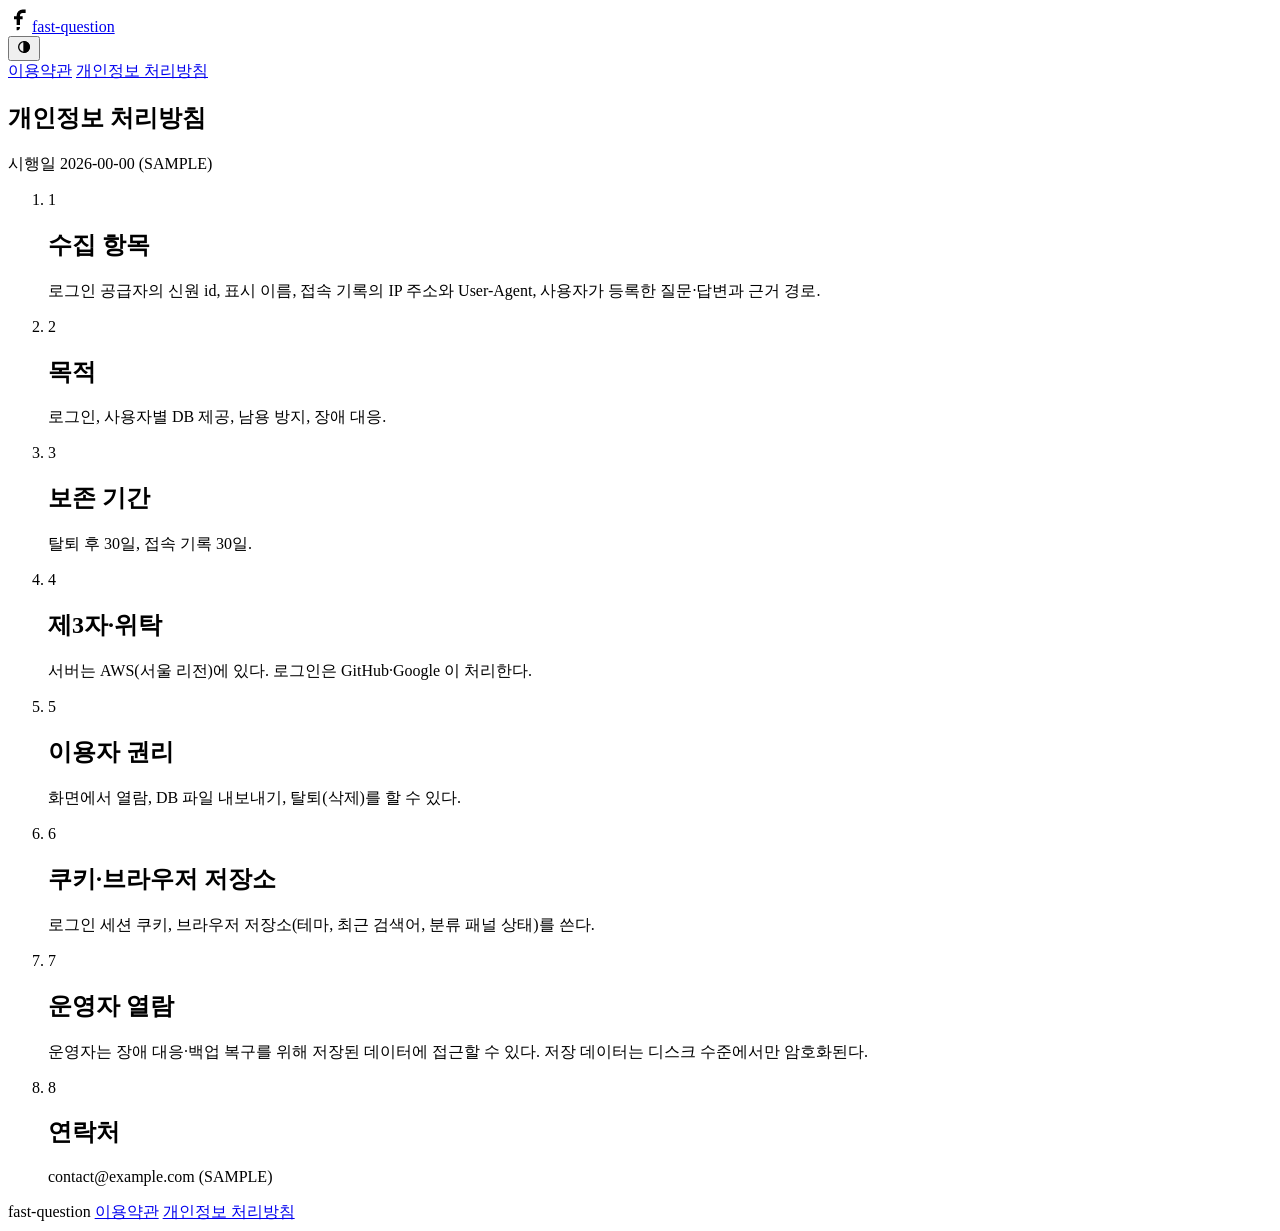
==== web/static/privacy.html @ 2fbfdfd8 "feat: 화면 디자인 개편 - 새 로고, 로그인 화면, 연결 패널(한 줄 연결 단계), OAuth 페이지 - 이용약관·개인정보 처리방침 페이지 추가" ====
<!doctype html>
<html lang="ko">
<head>
<meta charset="utf-8">
<meta name="viewport" content="width=device-width, initial-scale=1">
<title>개인정보 처리방침 - fast-question</title>
<script src="/static/theme.js"></script>
<link rel="icon" type="image/svg+xml" href="/static/favicon.svg">
<link rel="stylesheet" href="/static/tokens.css">
<link rel="stylesheet" href="/static/app.css">
</head>
<body class="doc-page">
<header class="top">
  <a class="brand" href="/"><svg width="24" height="24" viewBox="0 0 64 64" aria-hidden="true"><path d="M23 45V20A16 16 0 0 1 39 4H47V13H39A7 7 0 0 0 32 20V45Z" fill="var(--ink)"></path><path d="M16 22H39V30H16Z" fill="var(--ink)"></path><path d="M23 50.5H32A9 9 0 0 1 23 59.5Z" fill="var(--accent)"></path></svg><span>fast-question</span></a>
  <div class="grow"></div>
  <button id="theme-btn" class="iconbtn" type="button" aria-label="테마 바꾸기">
    <svg width="16" height="16" viewBox="0 0 24 24" fill="none" stroke="currentColor" stroke-width="2" aria-hidden="true"><circle cx="12" cy="12" r="8"></circle><path d="M12 4a8 8 0 0 1 0 16z" fill="currentColor"></path></svg>
  </button>
</header>

<main class="doc-main">
  <article class="doc">
    <nav class="doc-nav" aria-label="약관 문서">
      <a href="/terms">이용약관</a>
      <a class="on" href="/privacy" aria-current="page">개인정보 처리방침</a>
    </nav>
    <div class="doc-head">
      <h1>개인정보 처리방침</h1>
      <span class="doc-date">시행일 2026-00-00 (SAMPLE)</span>
    </div>
    <ol class="clauses">
      <li><span class="n">1</span><div><h2>수집 항목</h2><p>로그인 공급자의 신원 id, 표시 이름, 접속 기록의 IP 주소와 User-Agent, 사용자가 등록한 질문·답변과 근거 경로.</p></div></li>
      <li><span class="n">2</span><div><h2>목적</h2><p>로그인, 사용자별 DB 제공, 남용 방지, 장애 대응.</p></div></li>
      <li><span class="n">3</span><div><h2>보존 기간</h2><p>탈퇴 후 30일, 접속 기록 30일.</p></div></li>
      <li><span class="n">4</span><div><h2>제3자·위탁</h2><p>서버는 AWS(서울 리전)에 있다. 로그인은 GitHub·Google 이 처리한다.</p></div></li>
      <li><span class="n">5</span><div><h2>이용자 권리</h2><p>화면에서 열람, DB 파일 내보내기, 탈퇴(삭제)를 할 수 있다.</p></div></li>
      <li><span class="n">6</span><div><h2>쿠키·브라우저 저장소</h2><p>로그인 세션 쿠키, 브라우저 저장소(테마, 최근 검색어, 분류 패널 상태)를 쓴다.</p></div></li>
      <li><span class="n">7</span><div><h2>운영자 열람</h2><p id="operator" class="boxed">운영자는 장애 대응·백업 복구를 위해 저장된 데이터에 접근할 수 있다. 저장 데이터는 디스크 수준에서만 암호화된다.</p></div></li>
      <li><span class="n">8</span><div><h2>연락처</h2><p><span class="mono">contact@example.com</span> <span class="sample">(SAMPLE)</span></p></div></li>
    </ol>
  </article>
</main>

<footer class="doc-foot">
  <span>fast-question</span>
  <a href="/terms">이용약관</a>
  <a href="/privacy">개인정보 처리방침</a>
</footer>
<script src="/static/doc.js"></script>
</body>
</html>
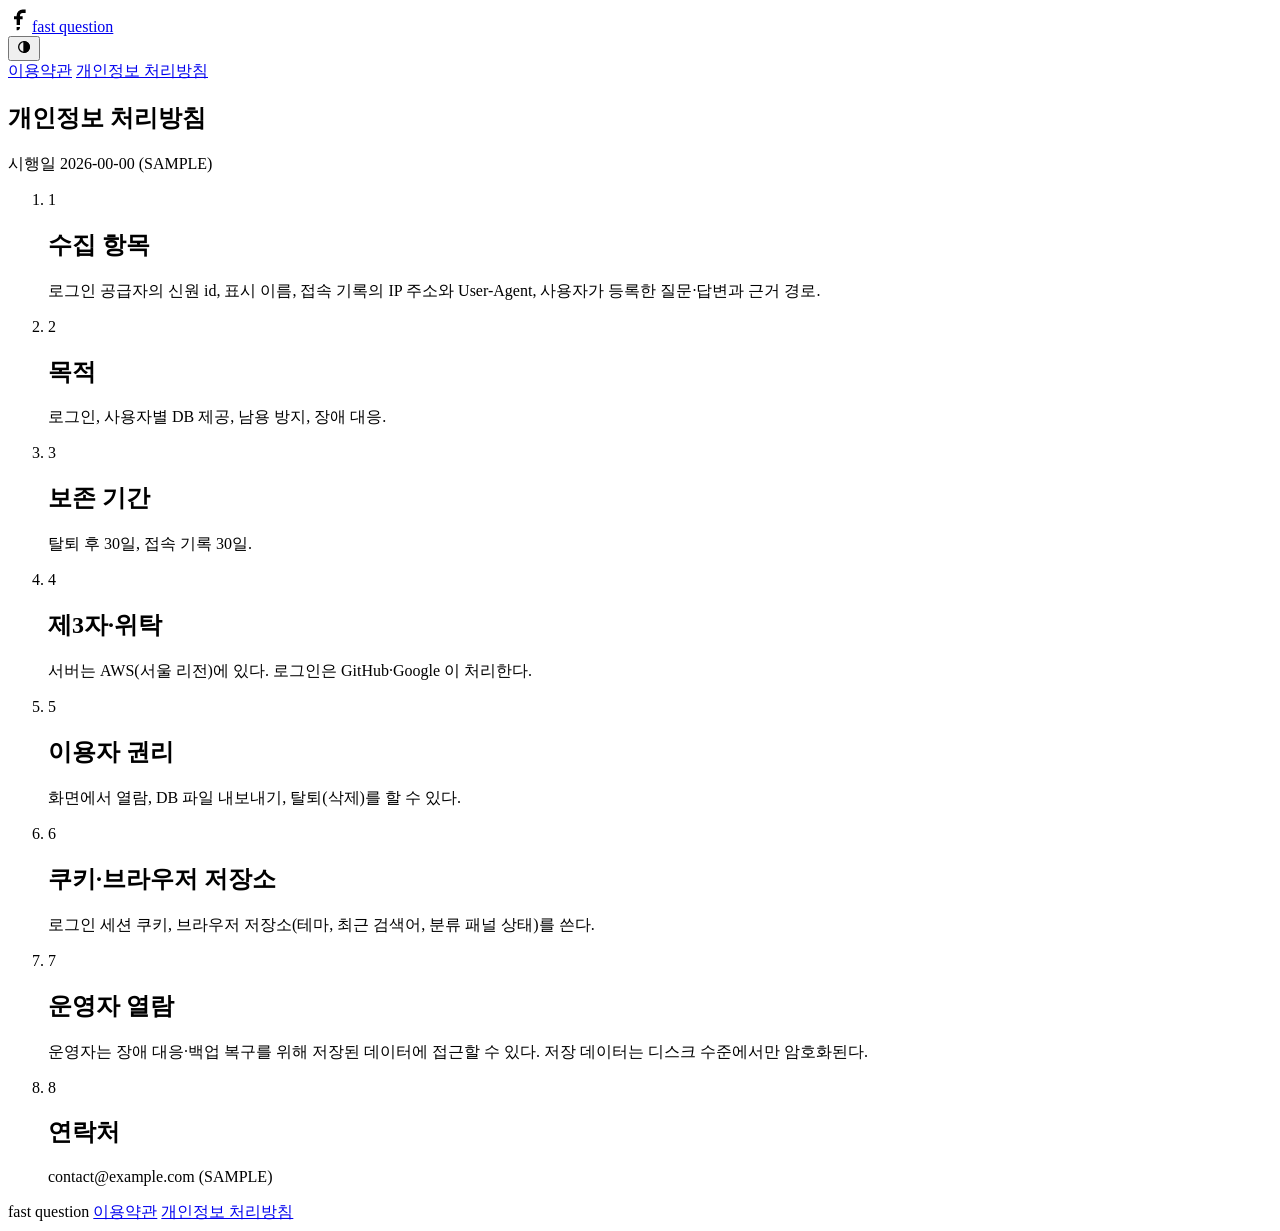
==== commit a0151734: "feat: 로그인 화면을 좌우 분할형으로 변경 이름 표기를 fast question 으로, 검색 자리표시를 CORS 예시로 바꿈" ====
--- a/web/static/privacy.html
+++ b/web/static/privacy.html
@@ -3,7 +3,7 @@
 <head>
 <meta charset="utf-8">
 <meta name="viewport" content="width=device-width, initial-scale=1">
-<title>개인정보 처리방침 - fast-question</title>
+<title>개인정보 처리방침 - fast question</title>
 <script src="/static/theme.js"></script>
 <link rel="icon" type="image/svg+xml" href="/static/favicon.svg">
 <link rel="stylesheet" href="/static/tokens.css">
@@ -11,7 +11,7 @@
 </head>
 <body class="doc-page">
 <header class="top">
-  <a class="brand" href="/"><svg width="24" height="24" viewBox="0 0 64 64" aria-hidden="true"><path d="M23 45V20A16 16 0 0 1 39 4H47V13H39A7 7 0 0 0 32 20V45Z" fill="var(--ink)"></path><path d="M16 22H39V30H16Z" fill="var(--ink)"></path><path d="M23 50.5H32A9 9 0 0 1 23 59.5Z" fill="var(--accent)"></path></svg><span>fast-question</span></a>
+  <a class="brand" href="/"><svg width="24" height="24" viewBox="0 0 64 64" aria-hidden="true"><path d="M23 45V20A16 16 0 0 1 39 4H47V13H39A7 7 0 0 0 32 20V45Z" fill="var(--ink)"></path><path d="M16 22H39V30H16Z" fill="var(--ink)"></path><path d="M23 50.5H32A9 9 0 0 1 23 59.5Z" fill="var(--accent)"></path></svg><span>fast question</span></a>
   <div class="grow"></div>
   <button id="theme-btn" class="iconbtn" type="button" aria-label="테마 바꾸기">
     <svg width="16" height="16" viewBox="0 0 24 24" fill="none" stroke="currentColor" stroke-width="2" aria-hidden="true"><circle cx="12" cy="12" r="8"></circle><path d="M12 4a8 8 0 0 1 0 16z" fill="currentColor"></path></svg>
@@ -42,7 +42,7 @@
 </main>
 
 <footer class="doc-foot">
-  <span>fast-question</span>
+  <span>fast question</span>
   <a href="/terms">이용약관</a>
   <a href="/privacy">개인정보 처리방침</a>
 </footer>
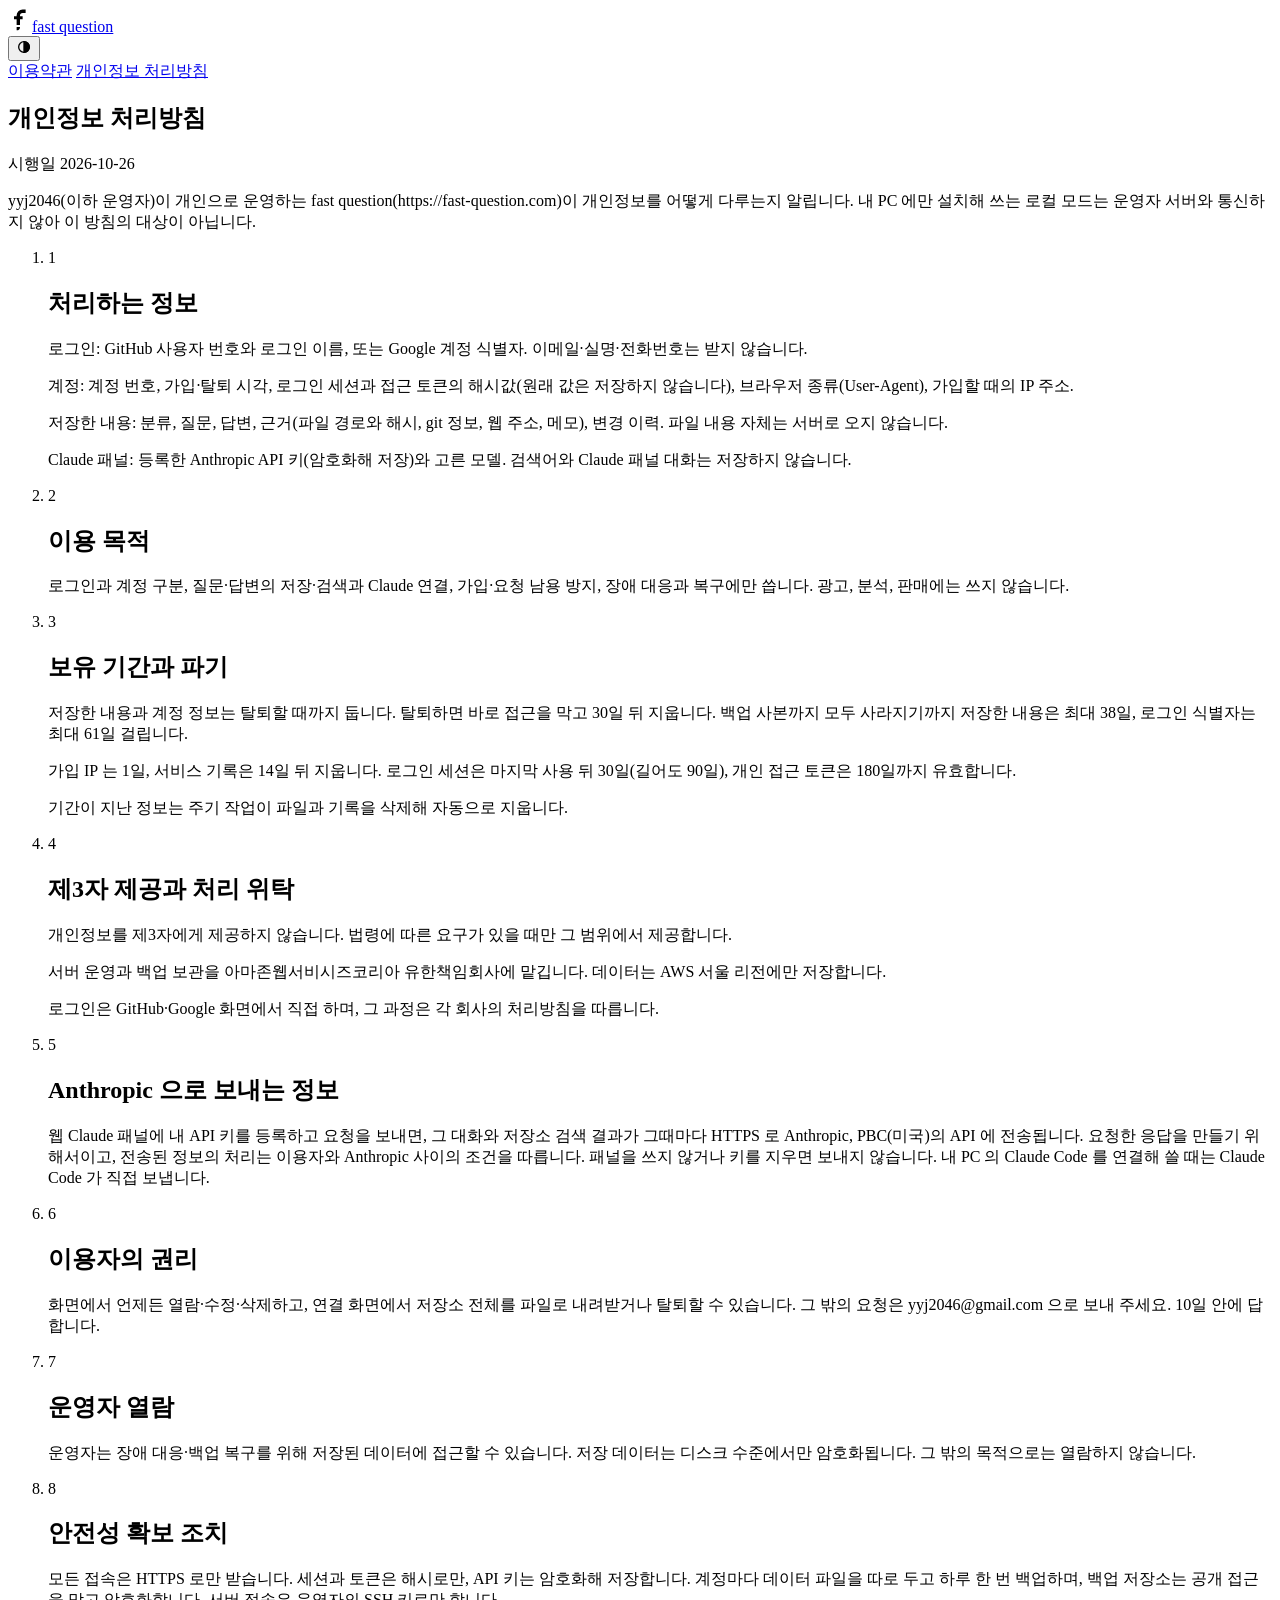
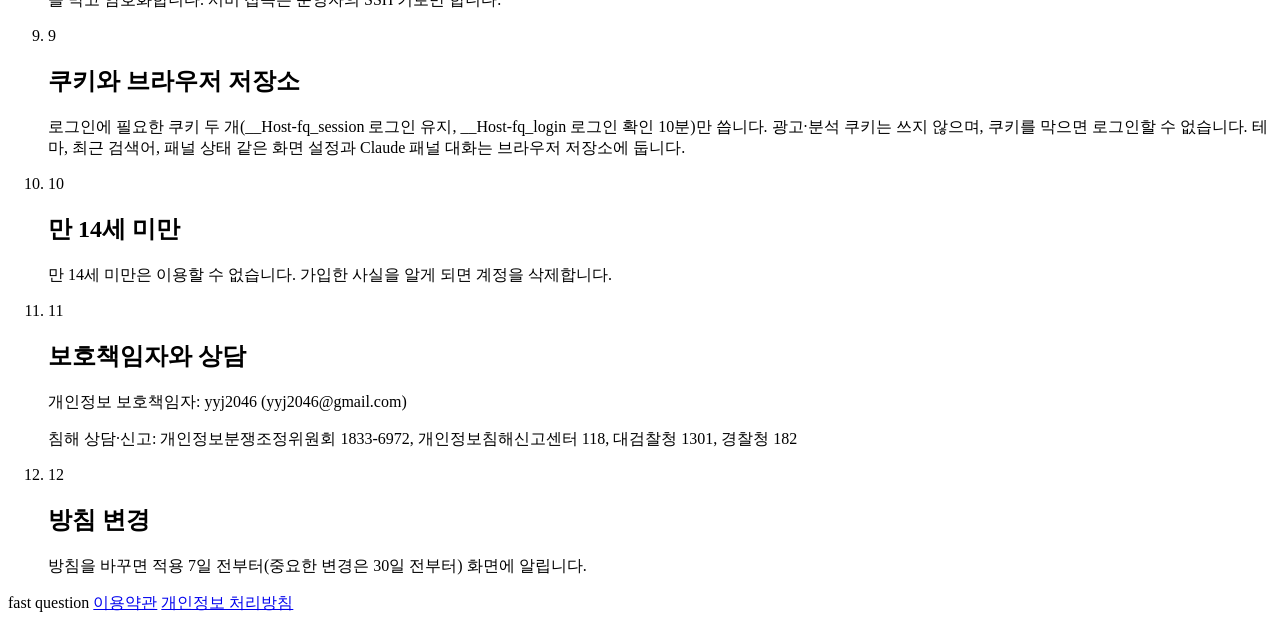
==== commit 7448883e: "docs: 이용약관과 개인정보 처리방침을 간결하게 정리 본문 이름 표기 fast question, 시행일 2026-10-26, Anthropic 전송 항목 추가" ====
--- a/web/static/privacy.html
+++ b/web/static/privacy.html
@@ -26,17 +26,34 @@
     </nav>
     <div class="doc-head">
       <h1>개인정보 처리방침</h1>
-      <span class="doc-date">시행일 2026-00-00 (SAMPLE)</span>
+      <span class="doc-date">시행일 2026-10-26</span>
     </div>
+    <p class="doc-lead">yyj2046(이하 운영자)이 개인으로 운영하는 fast question(https://fast-question.com)이 개인정보를 어떻게 다루는지 알립니다. 내 PC 에만 설치해 쓰는 로컬 모드는 운영자 서버와 통신하지 않아 이 방침의 대상이 아닙니다.</p>
     <ol class="clauses">
-      <li><span class="n">1</span><div><h2>수집 항목</h2><p>로그인 공급자의 신원 id, 표시 이름, 접속 기록의 IP 주소와 User-Agent, 사용자가 등록한 질문·답변과 근거 경로.</p></div></li>
-      <li><span class="n">2</span><div><h2>목적</h2><p>로그인, 사용자별 DB 제공, 남용 방지, 장애 대응.</p></div></li>
-      <li><span class="n">3</span><div><h2>보존 기간</h2><p>탈퇴 후 30일, 접속 기록 30일.</p></div></li>
-      <li><span class="n">4</span><div><h2>제3자·위탁</h2><p>서버는 AWS(서울 리전)에 있다. 로그인은 GitHub·Google 이 처리한다.</p></div></li>
-      <li><span class="n">5</span><div><h2>이용자 권리</h2><p>화면에서 열람, DB 파일 내보내기, 탈퇴(삭제)를 할 수 있다.</p></div></li>
-      <li><span class="n">6</span><div><h2>쿠키·브라우저 저장소</h2><p>로그인 세션 쿠키, 브라우저 저장소(테마, 최근 검색어, 분류 패널 상태)를 쓴다.</p></div></li>
-      <li><span class="n">7</span><div><h2>운영자 열람</h2><p id="operator" class="boxed">운영자는 장애 대응·백업 복구를 위해 저장된 데이터에 접근할 수 있다. 저장 데이터는 디스크 수준에서만 암호화된다.</p></div></li>
-      <li><span class="n">8</span><div><h2>연락처</h2><p><span class="mono">contact@example.com</span> <span class="sample">(SAMPLE)</span></p></div></li>
+      <li><span class="n">1</span><div><h2>처리하는 정보</h2>
+        <p>로그인: GitHub 사용자 번호와 로그인 이름, 또는 Google 계정 식별자. 이메일·실명·전화번호는 받지 않습니다.</p>
+        <p>계정: 계정 번호, 가입·탈퇴 시각, 로그인 세션과 접근 토큰의 해시값(원래 값은 저장하지 않습니다), 브라우저 종류(User-Agent), 가입할 때의 IP 주소.</p>
+        <p>저장한 내용: 분류, 질문, 답변, 근거(파일 경로와 해시, git 정보, 웹 주소, 메모), 변경 이력. 파일 내용 자체는 서버로 오지 않습니다.</p>
+        <p>Claude 패널: 등록한 Anthropic API 키(암호화해 저장)와 고른 모델. 검색어와 Claude 패널 대화는 저장하지 않습니다.</p></div></li>
+      <li><span class="n">2</span><div><h2>이용 목적</h2><p>로그인과 계정 구분, 질문·답변의 저장·검색과 Claude 연결, 가입·요청 남용 방지, 장애 대응과 복구에만 씁니다. 광고, 분석, 판매에는 쓰지 않습니다.</p></div></li>
+      <li><span class="n">3</span><div><h2>보유 기간과 파기</h2>
+        <p>저장한 내용과 계정 정보는 탈퇴할 때까지 둡니다. 탈퇴하면 바로 접근을 막고 30일 뒤 지웁니다. 백업 사본까지 모두 사라지기까지 저장한 내용은 최대 38일, 로그인 식별자는 최대 61일 걸립니다.</p>
+        <p>가입 IP 는 1일, 서비스 기록은 14일 뒤 지웁니다. 로그인 세션은 마지막 사용 뒤 30일(길어도 90일), 개인 접근 토큰은 180일까지 유효합니다.</p>
+        <p>기간이 지난 정보는 주기 작업이 파일과 기록을 삭제해 자동으로 지웁니다.</p></div></li>
+      <li><span class="n">4</span><div><h2>제3자 제공과 처리 위탁</h2>
+        <p>개인정보를 제3자에게 제공하지 않습니다. 법령에 따른 요구가 있을 때만 그 범위에서 제공합니다.</p>
+        <p>서버 운영과 백업 보관을 아마존웹서비시즈코리아 유한책임회사에 맡깁니다. 데이터는 AWS 서울 리전에만 저장합니다.</p>
+        <p>로그인은 GitHub·Google 화면에서 직접 하며, 그 과정은 각 회사의 처리방침을 따릅니다.</p></div></li>
+      <li><span class="n">5</span><div><h2>Anthropic 으로 보내는 정보</h2><p>웹 Claude 패널에 내 API 키를 등록하고 요청을 보내면, 그 대화와 저장소 검색 결과가 그때마다 HTTPS 로 Anthropic, PBC(미국)의 API 에 전송됩니다. 요청한 응답을 만들기 위해서이고, 전송된 정보의 처리는 이용자와 Anthropic 사이의 조건을 따릅니다. 패널을 쓰지 않거나 키를 지우면 보내지 않습니다. 내 PC 의 Claude Code 를 연결해 쓸 때는 Claude Code 가 직접 보냅니다.</p></div></li>
+      <li><span class="n">6</span><div><h2>이용자의 권리</h2><p>화면에서 언제든 열람·수정·삭제하고, 연결 화면에서 저장소 전체를 파일로 내려받거나 탈퇴할 수 있습니다. 그 밖의 요청은 <span class="mono">yyj2046@gmail.com</span> 으로 보내 주세요. 10일 안에 답합니다.</p></div></li>
+      <li><span class="n">7</span><div><h2>운영자 열람</h2><p id="operator" class="boxed">운영자는 장애 대응·백업 복구를 위해 저장된 데이터에 접근할 수 있습니다. 저장 데이터는 디스크 수준에서만 암호화됩니다. 그 밖의 목적으로는 열람하지 않습니다.</p></div></li>
+      <li><span class="n">8</span><div><h2>안전성 확보 조치</h2><p>모든 접속은 HTTPS 로만 받습니다. 세션과 토큰은 해시로만, API 키는 암호화해 저장합니다. 계정마다 데이터 파일을 따로 두고 하루 한 번 백업하며, 백업 저장소는 공개 접근을 막고 암호화합니다. 서버 접속은 운영자의 SSH 키로만 합니다.</p></div></li>
+      <li><span class="n">9</span><div><h2>쿠키와 브라우저 저장소</h2><p>로그인에 필요한 쿠키 두 개(<span class="mono">__Host-fq_session</span> 로그인 유지, <span class="mono">__Host-fq_login</span> 로그인 확인 10분)만 씁니다. 광고·분석 쿠키는 쓰지 않으며, 쿠키를 막으면 로그인할 수 없습니다. 테마, 최근 검색어, 패널 상태 같은 화면 설정과 Claude 패널 대화는 브라우저 저장소에 둡니다.</p></div></li>
+      <li><span class="n">10</span><div><h2>만 14세 미만</h2><p>만 14세 미만은 이용할 수 없습니다. 가입한 사실을 알게 되면 계정을 삭제합니다.</p></div></li>
+      <li><span class="n">11</span><div><h2>보호책임자와 상담</h2>
+        <p>개인정보 보호책임자: yyj2046 (<span class="mono">yyj2046@gmail.com</span>)</p>
+        <p>침해 상담·신고: 개인정보분쟁조정위원회 1833-6972, 개인정보침해신고센터 118, 대검찰청 1301, 경찰청 182</p></div></li>
+      <li><span class="n">12</span><div><h2>방침 변경</h2><p>방침을 바꾸면 적용 7일 전부터(중요한 변경은 30일 전부터) 화면에 알립니다.</p></div></li>
     </ol>
   </article>
 </main>
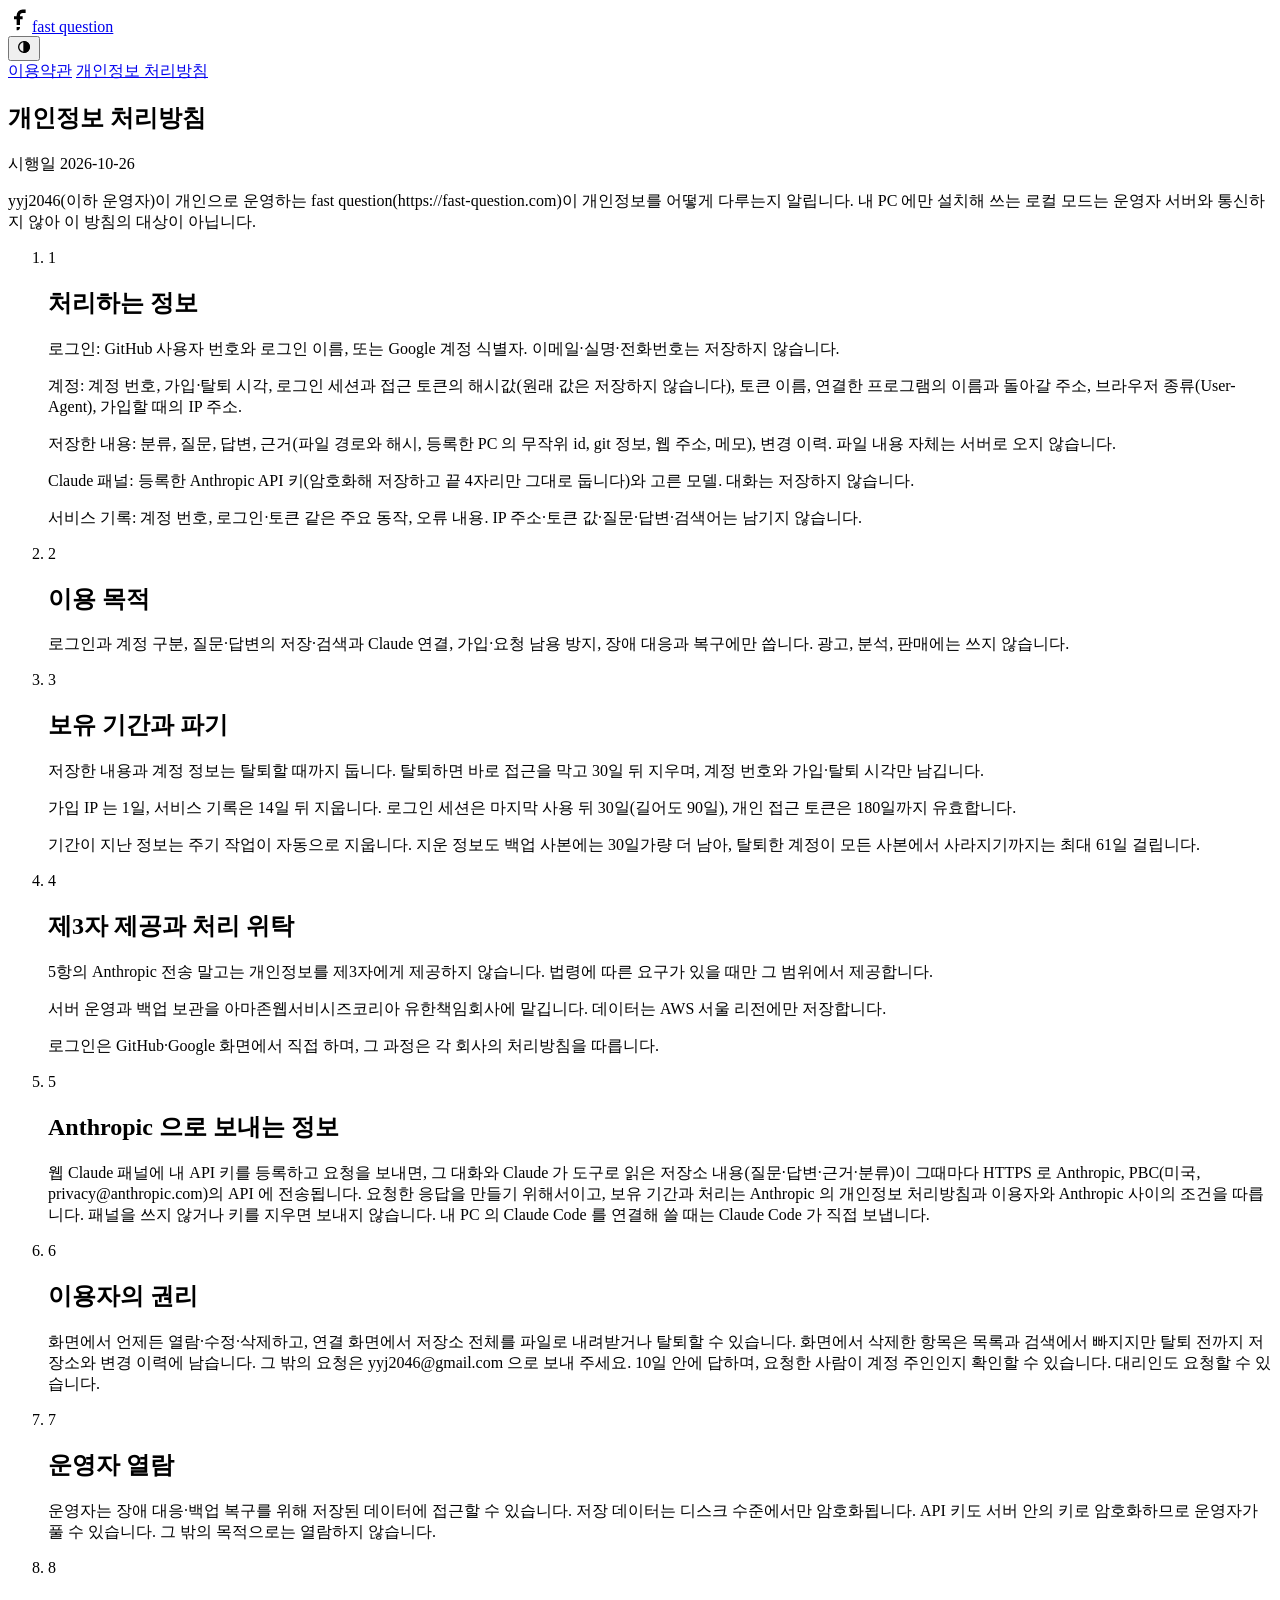
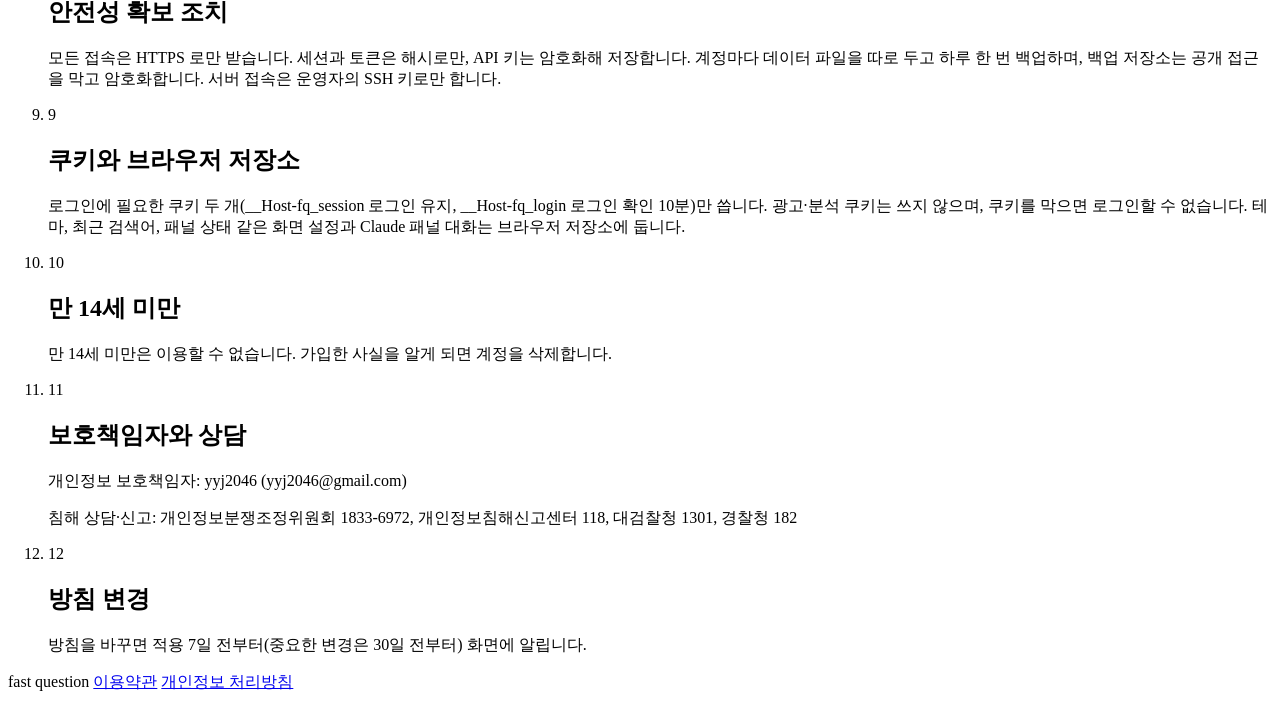
==== commit 53c83309: "docs: 약관·처리방침을 실제 동작에 맞게 고침 로그인 수단 추가, 보관된 삭제, Anthropic 전송 범위, 본인 확인  OAuth 동의 문구 통일, PC 로그인에 약관 줄과" ====
--- a/web/static/privacy.html
+++ b/web/static/privacy.html
@@ -31,22 +31,23 @@
     <p class="doc-lead">yyj2046(이하 운영자)이 개인으로 운영하는 fast question(https://fast-question.com)이 개인정보를 어떻게 다루는지 알립니다. 내 PC 에만 설치해 쓰는 로컬 모드는 운영자 서버와 통신하지 않아 이 방침의 대상이 아닙니다.</p>
     <ol class="clauses">
       <li><span class="n">1</span><div><h2>처리하는 정보</h2>
-        <p>로그인: GitHub 사용자 번호와 로그인 이름, 또는 Google 계정 식별자. 이메일·실명·전화번호는 받지 않습니다.</p>
-        <p>계정: 계정 번호, 가입·탈퇴 시각, 로그인 세션과 접근 토큰의 해시값(원래 값은 저장하지 않습니다), 브라우저 종류(User-Agent), 가입할 때의 IP 주소.</p>
-        <p>저장한 내용: 분류, 질문, 답변, 근거(파일 경로와 해시, git 정보, 웹 주소, 메모), 변경 이력. 파일 내용 자체는 서버로 오지 않습니다.</p>
-        <p>Claude 패널: 등록한 Anthropic API 키(암호화해 저장)와 고른 모델. 검색어와 Claude 패널 대화는 저장하지 않습니다.</p></div></li>
+        <p>로그인: GitHub 사용자 번호와 로그인 이름, 또는 Google 계정 식별자. 이메일·실명·전화번호는 저장하지 않습니다.</p>
+        <p>계정: 계정 번호, 가입·탈퇴 시각, 로그인 세션과 접근 토큰의 해시값(원래 값은 저장하지 않습니다), 토큰 이름, 연결한 프로그램의 이름과 돌아갈 주소, 브라우저 종류(User-Agent), 가입할 때의 IP 주소.</p>
+        <p>저장한 내용: 분류, 질문, 답변, 근거(파일 경로와 해시, 등록한 PC 의 무작위 id, git 정보, 웹 주소, 메모), 변경 이력. 파일 내용 자체는 서버로 오지 않습니다.</p>
+        <p>Claude 패널: 등록한 Anthropic API 키(암호화해 저장하고 끝 4자리만 그대로 둡니다)와 고른 모델. 대화는 저장하지 않습니다.</p>
+        <p>서비스 기록: 계정 번호, 로그인·토큰 같은 주요 동작, 오류 내용. IP 주소·토큰 값·질문·답변·검색어는 남기지 않습니다.</p></div></li>
       <li><span class="n">2</span><div><h2>이용 목적</h2><p>로그인과 계정 구분, 질문·답변의 저장·검색과 Claude 연결, 가입·요청 남용 방지, 장애 대응과 복구에만 씁니다. 광고, 분석, 판매에는 쓰지 않습니다.</p></div></li>
       <li><span class="n">3</span><div><h2>보유 기간과 파기</h2>
-        <p>저장한 내용과 계정 정보는 탈퇴할 때까지 둡니다. 탈퇴하면 바로 접근을 막고 30일 뒤 지웁니다. 백업 사본까지 모두 사라지기까지 저장한 내용은 최대 38일, 로그인 식별자는 최대 61일 걸립니다.</p>
+        <p>저장한 내용과 계정 정보는 탈퇴할 때까지 둡니다. 탈퇴하면 바로 접근을 막고 30일 뒤 지우며, 계정 번호와 가입·탈퇴 시각만 남깁니다.</p>
         <p>가입 IP 는 1일, 서비스 기록은 14일 뒤 지웁니다. 로그인 세션은 마지막 사용 뒤 30일(길어도 90일), 개인 접근 토큰은 180일까지 유효합니다.</p>
-        <p>기간이 지난 정보는 주기 작업이 파일과 기록을 삭제해 자동으로 지웁니다.</p></div></li>
+        <p>기간이 지난 정보는 주기 작업이 자동으로 지웁니다. 지운 정보도 백업 사본에는 30일가량 더 남아, 탈퇴한 계정이 모든 사본에서 사라지기까지는 최대 61일 걸립니다.</p></div></li>
       <li><span class="n">4</span><div><h2>제3자 제공과 처리 위탁</h2>
-        <p>개인정보를 제3자에게 제공하지 않습니다. 법령에 따른 요구가 있을 때만 그 범위에서 제공합니다.</p>
+        <p>5항의 Anthropic 전송 말고는 개인정보를 제3자에게 제공하지 않습니다. 법령에 따른 요구가 있을 때만 그 범위에서 제공합니다.</p>
         <p>서버 운영과 백업 보관을 아마존웹서비시즈코리아 유한책임회사에 맡깁니다. 데이터는 AWS 서울 리전에만 저장합니다.</p>
         <p>로그인은 GitHub·Google 화면에서 직접 하며, 그 과정은 각 회사의 처리방침을 따릅니다.</p></div></li>
-      <li><span class="n">5</span><div><h2>Anthropic 으로 보내는 정보</h2><p>웹 Claude 패널에 내 API 키를 등록하고 요청을 보내면, 그 대화와 저장소 검색 결과가 그때마다 HTTPS 로 Anthropic, PBC(미국)의 API 에 전송됩니다. 요청한 응답을 만들기 위해서이고, 전송된 정보의 처리는 이용자와 Anthropic 사이의 조건을 따릅니다. 패널을 쓰지 않거나 키를 지우면 보내지 않습니다. 내 PC 의 Claude Code 를 연결해 쓸 때는 Claude Code 가 직접 보냅니다.</p></div></li>
-      <li><span class="n">6</span><div><h2>이용자의 권리</h2><p>화면에서 언제든 열람·수정·삭제하고, 연결 화면에서 저장소 전체를 파일로 내려받거나 탈퇴할 수 있습니다. 그 밖의 요청은 <span class="mono">yyj2046@gmail.com</span> 으로 보내 주세요. 10일 안에 답합니다.</p></div></li>
-      <li><span class="n">7</span><div><h2>운영자 열람</h2><p id="operator" class="boxed">운영자는 장애 대응·백업 복구를 위해 저장된 데이터에 접근할 수 있습니다. 저장 데이터는 디스크 수준에서만 암호화됩니다. 그 밖의 목적으로는 열람하지 않습니다.</p></div></li>
+      <li><span class="n">5</span><div><h2>Anthropic 으로 보내는 정보</h2><p>웹 Claude 패널에 내 API 키를 등록하고 요청을 보내면, 그 대화와 Claude 가 도구로 읽은 저장소 내용(질문·답변·근거·분류)이 그때마다 HTTPS 로 Anthropic, PBC(미국, <span class="mono">privacy@anthropic.com</span>)의 API 에 전송됩니다. 요청한 응답을 만들기 위해서이고, 보유 기간과 처리는 Anthropic 의 개인정보 처리방침과 이용자와 Anthropic 사이의 조건을 따릅니다. 패널을 쓰지 않거나 키를 지우면 보내지 않습니다. 내 PC 의 Claude Code 를 연결해 쓸 때는 Claude Code 가 직접 보냅니다.</p></div></li>
+      <li><span class="n">6</span><div><h2>이용자의 권리</h2><p>화면에서 언제든 열람·수정·삭제하고, 연결 화면에서 저장소 전체를 파일로 내려받거나 탈퇴할 수 있습니다. 화면에서 삭제한 항목은 목록과 검색에서 빠지지만 탈퇴 전까지 저장소와 변경 이력에 남습니다. 그 밖의 요청은 <span class="mono">yyj2046@gmail.com</span> 으로 보내 주세요. 10일 안에 답하며, 요청한 사람이 계정 주인인지 확인할 수 있습니다. 대리인도 요청할 수 있습니다.</p></div></li>
+      <li><span class="n">7</span><div><h2>운영자 열람</h2><p id="operator" class="boxed">운영자는 장애 대응·백업 복구를 위해 저장된 데이터에 접근할 수 있습니다. 저장 데이터는 디스크 수준에서만 암호화됩니다. API 키도 서버 안의 키로 암호화하므로 운영자가 풀 수 있습니다. 그 밖의 목적으로는 열람하지 않습니다.</p></div></li>
       <li><span class="n">8</span><div><h2>안전성 확보 조치</h2><p>모든 접속은 HTTPS 로만 받습니다. 세션과 토큰은 해시로만, API 키는 암호화해 저장합니다. 계정마다 데이터 파일을 따로 두고 하루 한 번 백업하며, 백업 저장소는 공개 접근을 막고 암호화합니다. 서버 접속은 운영자의 SSH 키로만 합니다.</p></div></li>
       <li><span class="n">9</span><div><h2>쿠키와 브라우저 저장소</h2><p>로그인에 필요한 쿠키 두 개(<span class="mono">__Host-fq_session</span> 로그인 유지, <span class="mono">__Host-fq_login</span> 로그인 확인 10분)만 씁니다. 광고·분석 쿠키는 쓰지 않으며, 쿠키를 막으면 로그인할 수 없습니다. 테마, 최근 검색어, 패널 상태 같은 화면 설정과 Claude 패널 대화는 브라우저 저장소에 둡니다.</p></div></li>
       <li><span class="n">10</span><div><h2>만 14세 미만</h2><p>만 14세 미만은 이용할 수 없습니다. 가입한 사실을 알게 되면 계정을 삭제합니다.</p></div></li>
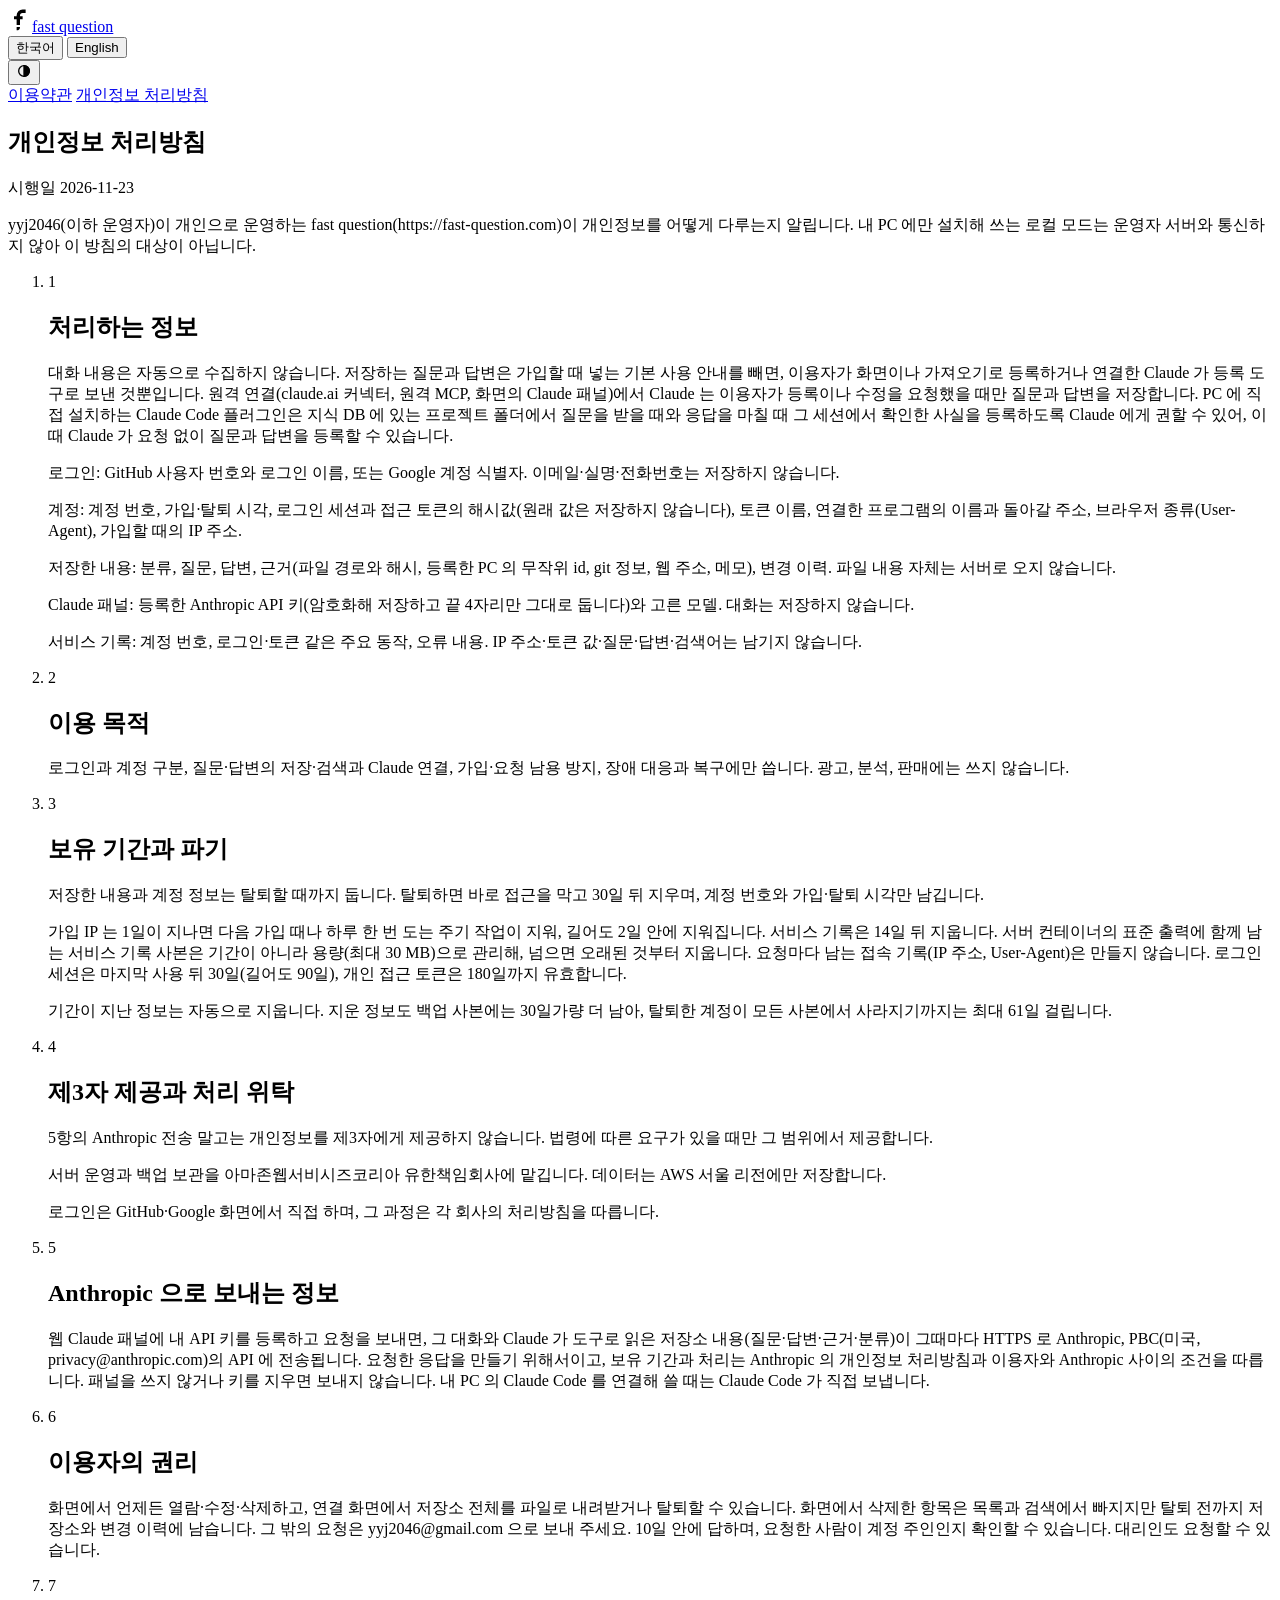
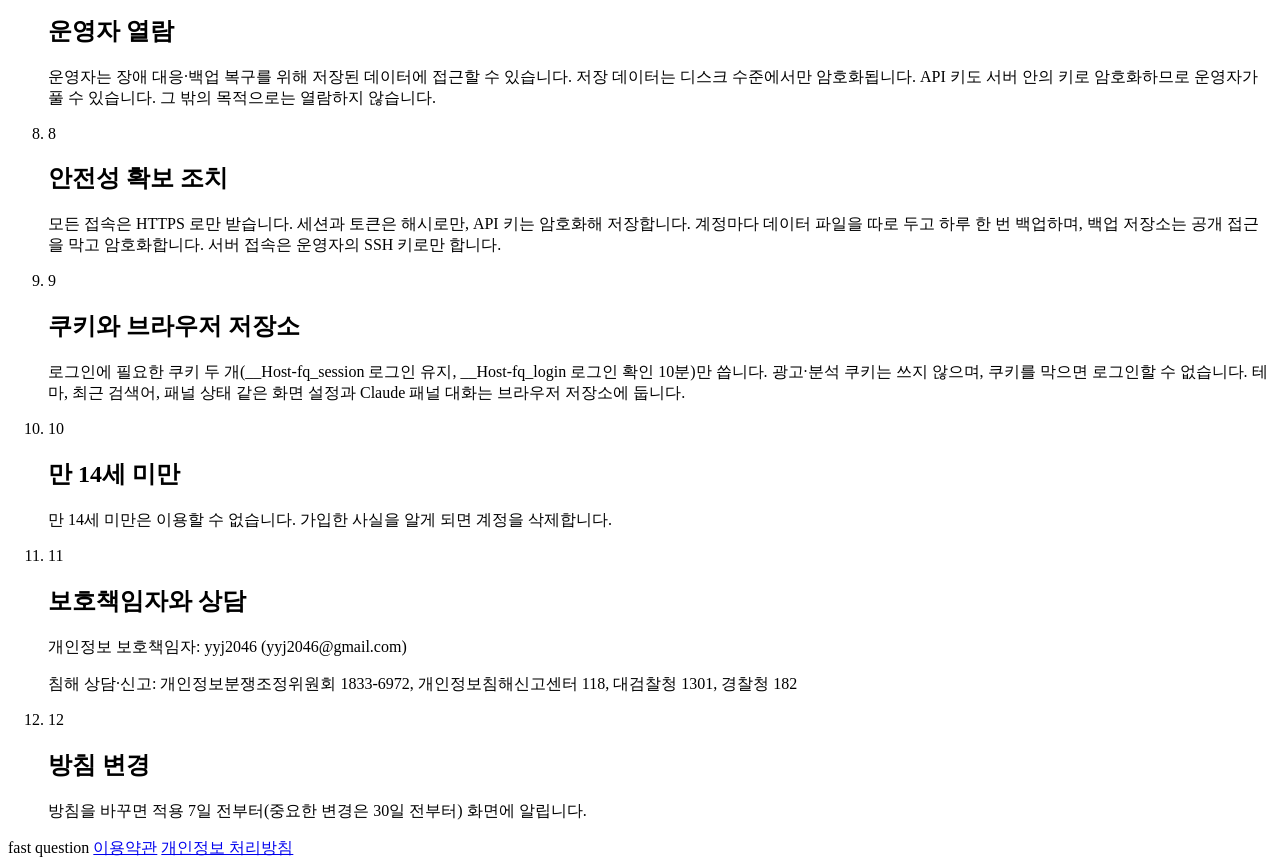
==== commit 9d943835: "docs: 영어 README·개인정보 처리방침·이용약관·기본 가이드 추가와 시행일 2026-11-23 반영" ====
--- a/web/static/privacy.html
+++ b/web/static/privacy.html
@@ -4,6 +4,8 @@
 <meta charset="utf-8">
 <meta name="viewport" content="width=device-width, initial-scale=1">
 <title>개인정보 처리방침 - fast question</title>
+<meta name="robots" content="noindex">
+<link rel="alternate" hreflang="en" href="/privacy/en">
 <script src="/static/theme.js"></script>
 <link rel="icon" type="image/svg+xml" href="/static/favicon.svg">
 <link rel="stylesheet" href="/static/tokens.css">
@@ -13,6 +15,10 @@
 <header class="top">
   <a class="brand" href="/"><svg width="24" height="24" viewBox="0 0 64 64" aria-hidden="true"><path d="M23 45V20A16 16 0 0 1 39 4H47V13H39A7 7 0 0 0 32 20V45Z" fill="var(--ink)"></path><path d="M16 22H39V30H16Z" fill="var(--ink)"></path><path d="M23 50.5H32A9 9 0 0 1 23 59.5Z" fill="var(--accent)"></path></svg><span>fast question</span></a>
   <div class="grow"></div>
+  <div class="langs" role="group" aria-label="Language">
+    <button class="lang" type="button" data-lang="ko" lang="ko">한국어</button>
+    <button class="lang" type="button" data-lang="en" lang="en">English</button>
+  </div>
   <button id="theme-btn" class="iconbtn" type="button" aria-label="테마 바꾸기">
     <svg width="16" height="16" viewBox="0 0 24 24" fill="none" stroke="currentColor" stroke-width="2" aria-hidden="true"><circle cx="12" cy="12" r="8"></circle><path d="M12 4a8 8 0 0 1 0 16z" fill="currentColor"></path></svg>
   </button>
@@ -26,11 +32,12 @@
     </nav>
     <div class="doc-head">
       <h1>개인정보 처리방침</h1>
-      <span class="doc-date">시행일 2026-10-26</span>
+      <span class="doc-date">시행일 2026-11-23</span>
     </div>
     <p class="doc-lead">yyj2046(이하 운영자)이 개인으로 운영하는 fast question(https://fast-question.com)이 개인정보를 어떻게 다루는지 알립니다. 내 PC 에만 설치해 쓰는 로컬 모드는 운영자 서버와 통신하지 않아 이 방침의 대상이 아닙니다.</p>
     <ol class="clauses">
       <li><span class="n">1</span><div><h2>처리하는 정보</h2>
+        <p>대화 내용은 자동으로 수집하지 않습니다. 저장하는 질문과 답변은 가입할 때 넣는 기본 사용 안내를 빼면, 이용자가 화면이나 가져오기로 등록하거나 연결한 Claude 가 등록 도구로 보낸 것뿐입니다. 원격 연결(claude.ai 커넥터, 원격 MCP, 화면의 Claude 패널)에서 Claude 는 이용자가 등록이나 수정을 요청했을 때만 질문과 답변을 저장합니다. PC 에 직접 설치하는 Claude Code 플러그인은 지식 DB 에 있는 프로젝트 폴더에서 질문을 받을 때와 응답을 마칠 때 그 세션에서 확인한 사실을 등록하도록 Claude 에게 권할 수 있어, 이때 Claude 가 요청 없이 질문과 답변을 등록할 수 있습니다.</p>
         <p>로그인: GitHub 사용자 번호와 로그인 이름, 또는 Google 계정 식별자. 이메일·실명·전화번호는 저장하지 않습니다.</p>
         <p>계정: 계정 번호, 가입·탈퇴 시각, 로그인 세션과 접근 토큰의 해시값(원래 값은 저장하지 않습니다), 토큰 이름, 연결한 프로그램의 이름과 돌아갈 주소, 브라우저 종류(User-Agent), 가입할 때의 IP 주소.</p>
         <p>저장한 내용: 분류, 질문, 답변, 근거(파일 경로와 해시, 등록한 PC 의 무작위 id, git 정보, 웹 주소, 메모), 변경 이력. 파일 내용 자체는 서버로 오지 않습니다.</p>
@@ -39,8 +46,8 @@
       <li><span class="n">2</span><div><h2>이용 목적</h2><p>로그인과 계정 구분, 질문·답변의 저장·검색과 Claude 연결, 가입·요청 남용 방지, 장애 대응과 복구에만 씁니다. 광고, 분석, 판매에는 쓰지 않습니다.</p></div></li>
       <li><span class="n">3</span><div><h2>보유 기간과 파기</h2>
         <p>저장한 내용과 계정 정보는 탈퇴할 때까지 둡니다. 탈퇴하면 바로 접근을 막고 30일 뒤 지우며, 계정 번호와 가입·탈퇴 시각만 남깁니다.</p>
-        <p>가입 IP 는 1일, 서비스 기록은 14일 뒤 지웁니다. 로그인 세션은 마지막 사용 뒤 30일(길어도 90일), 개인 접근 토큰은 180일까지 유효합니다.</p>
-        <p>기간이 지난 정보는 주기 작업이 자동으로 지웁니다. 지운 정보도 백업 사본에는 30일가량 더 남아, 탈퇴한 계정이 모든 사본에서 사라지기까지는 최대 61일 걸립니다.</p></div></li>
+        <p>가입 IP 는 1일이 지나면 다음 가입 때나 하루 한 번 도는 주기 작업이 지워, 길어도 2일 안에 지워집니다. 서비스 기록은 14일 뒤 지웁니다. 서버 컨테이너의 표준 출력에 함께 남는 서비스 기록 사본은 기간이 아니라 용량(최대 30 MB)으로 관리해, 넘으면 오래된 것부터 지웁니다. 요청마다 남는 접속 기록(IP 주소, User-Agent)은 만들지 않습니다. 로그인 세션은 마지막 사용 뒤 30일(길어도 90일), 개인 접근 토큰은 180일까지 유효합니다.</p>
+        <p>기간이 지난 정보는 자동으로 지웁니다. 지운 정보도 백업 사본에는 30일가량 더 남아, 탈퇴한 계정이 모든 사본에서 사라지기까지는 최대 61일 걸립니다.</p></div></li>
       <li><span class="n">4</span><div><h2>제3자 제공과 처리 위탁</h2>
         <p>5항의 Anthropic 전송 말고는 개인정보를 제3자에게 제공하지 않습니다. 법령에 따른 요구가 있을 때만 그 범위에서 제공합니다.</p>
         <p>서버 운영과 백업 보관을 아마존웹서비시즈코리아 유한책임회사에 맡깁니다. 데이터는 AWS 서울 리전에만 저장합니다.</p>
